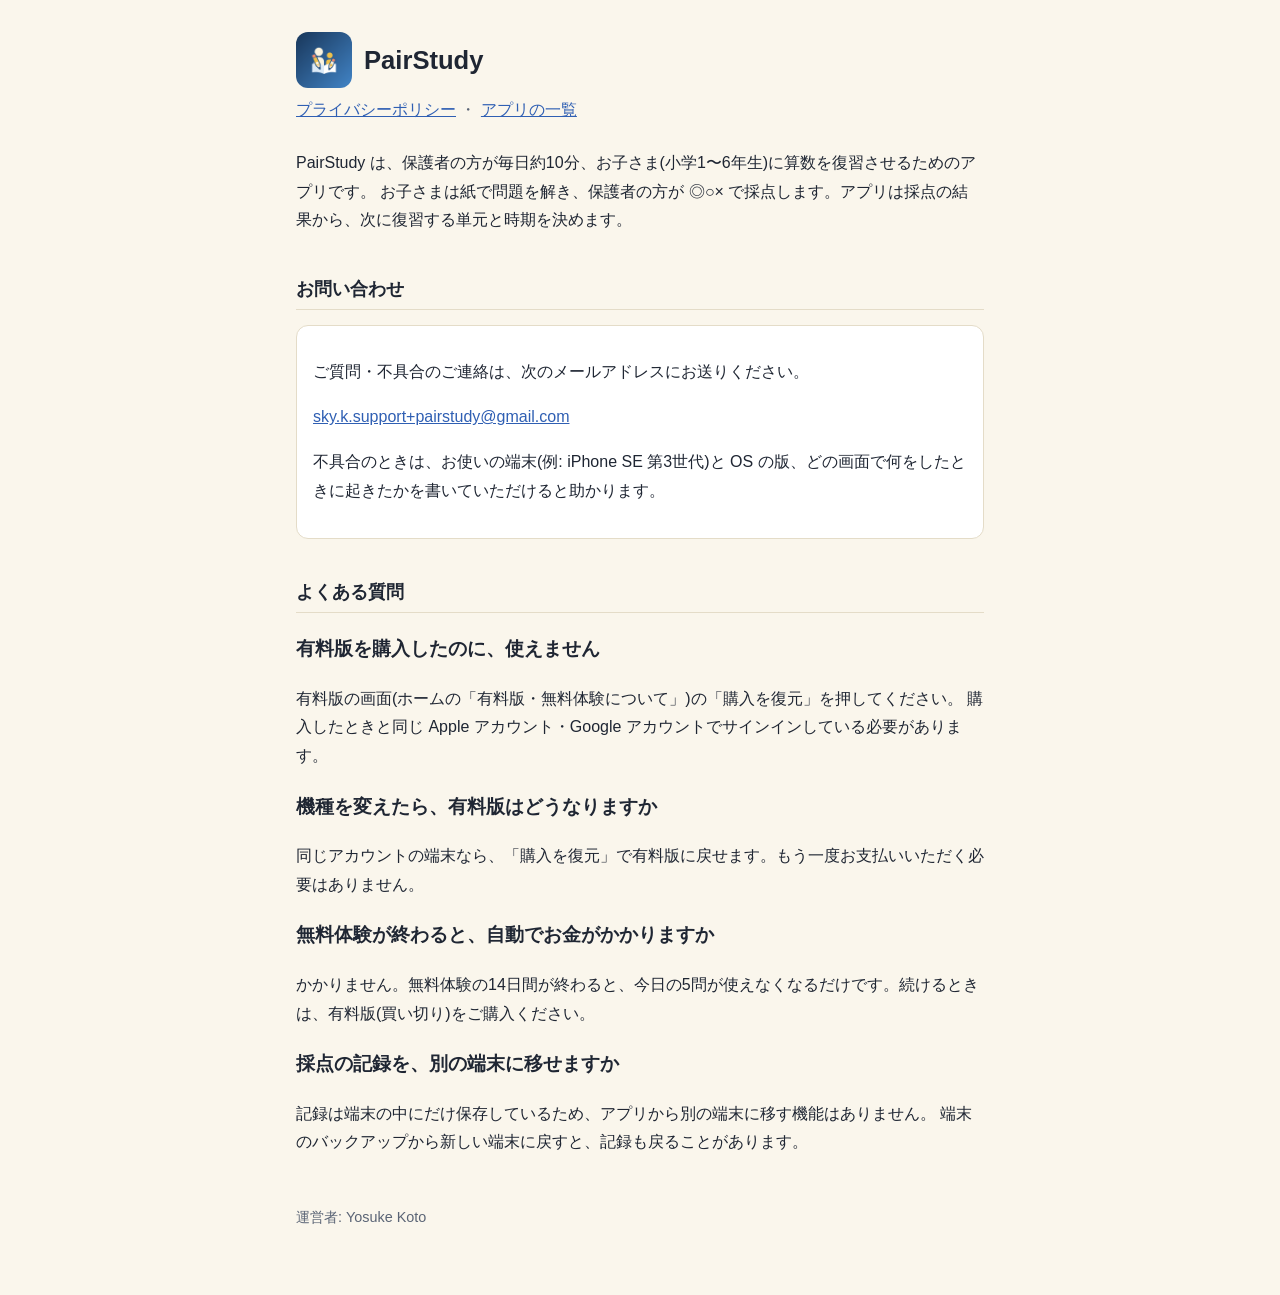
==== pairstudy/index.html @ 608a2f1b "PairStudy のサポートとプライバシーポリシーを公開する" ====
<!doctype html>
<html lang="ja">
<head>
<meta charset="utf-8">
<meta name="viewport" content="width=device-width, initial-scale=1">
<title>PairStudy サポート</title>
<link rel="stylesheet" href="../style.css">
</head>
<body>
<main>
<header>
  <img src="icon.png" alt="">
  <h1>PairStudy</h1>
</header>
<nav><a href="privacy.html">プライバシーポリシー</a> ・ <a href="../">アプリの一覧</a></nav>

<p>PairStudy は、保護者の方が毎日約10分、お子さま(小学1〜6年生)に算数を復習させるためのアプリです。
お子さまは紙で問題を解き、保護者の方が ◎○× で採点します。アプリは採点の結果から、次に復習する単元と時期を決めます。</p>

<h2>お問い合わせ</h2>
<div class="card">
  <p>ご質問・不具合のご連絡は、次のメールアドレスにお送りください。</p>
  <p><a href="mailto:sky.k.support+pairstudy@gmail.com">sky.k.support+pairstudy@gmail.com</a></p>
  <p>不具合のときは、お使いの端末(例: iPhone SE 第3世代)と OS の版、どの画面で何をしたときに起きたかを書いていただけると助かります。</p>
</div>

<h2>よくある質問</h2>

<h3>有料版を購入したのに、使えません</h3>
<p>有料版の画面(ホームの「有料版・無料体験について」)の「購入を復元」を押してください。
購入したときと同じ Apple アカウント・Google アカウントでサインインしている必要があります。</p>

<h3>機種を変えたら、有料版はどうなりますか</h3>
<p>同じアカウントの端末なら、「購入を復元」で有料版に戻せます。もう一度お支払いいただく必要はありません。</p>

<h3>無料体験が終わると、自動でお金がかかりますか</h3>
<p>かかりません。無料体験の14日間が終わると、今日の5問が使えなくなるだけです。続けるときは、有料版(買い切り)をご購入ください。</p>

<h3>採点の記録を、別の端末に移せますか</h3>
<p>記録は端末の中にだけ保存しているため、アプリから別の端末に移す機能はありません。
端末のバックアップから新しい端末に戻すと、記録も戻ることがあります。</p>

<footer>運営者: Yosuke Koto</footer>
</main>
</body>
</html>
---- style.css ----
:root {
  --bg: #faf6ec;
  --surface: #ffffff;
  --text: #1f2633;
  --muted: #5a6475;
  --primary: #2f5fb3;
  --border: #e4dcc8;
}
@media (prefers-color-scheme: dark) {
  :root {
    --bg: #14171d;
    --surface: #1e232c;
    --text: #e8e6e1;
    --muted: #a6adb9;
    --primary: #8fb2f0;
    --border: #2f3542;
  }
}
* { box-sizing: border-box; }
body {
  margin: 0;
  background: var(--bg);
  color: var(--text);
  font-family: -apple-system, BlinkMacSystemFont, "Hiragino Sans", "Noto Sans JP", sans-serif;
  line-height: 1.8;
}
main { max-width: 720px; margin: 0 auto; padding: 32px 16px 64px; }
header { display: flex; align-items: center; gap: 12px; margin-bottom: 8px; }
header img { width: 56px; height: 56px; border-radius: 12px; }
h1 { font-size: 1.6rem; margin: 0; }
h2 { font-size: 1.15rem; margin-top: 2em; border-bottom: 1px solid var(--border); padding-bottom: 4px; }
a { color: var(--primary); }
nav { margin: 8px 0 24px; color: var(--muted); }
.card { background: var(--surface); border: 1px solid var(--border); border-radius: 12px; padding: 16px; }
footer { margin-top: 48px; color: var(--muted); font-size: 0.9rem; }
.apps { list-style: none; padding: 0; }
.apps li { display: flex; gap: 12px; align-items: center; margin-bottom: 12px; }
.apps img { width: 48px; height: 48px; border-radius: 10px; }
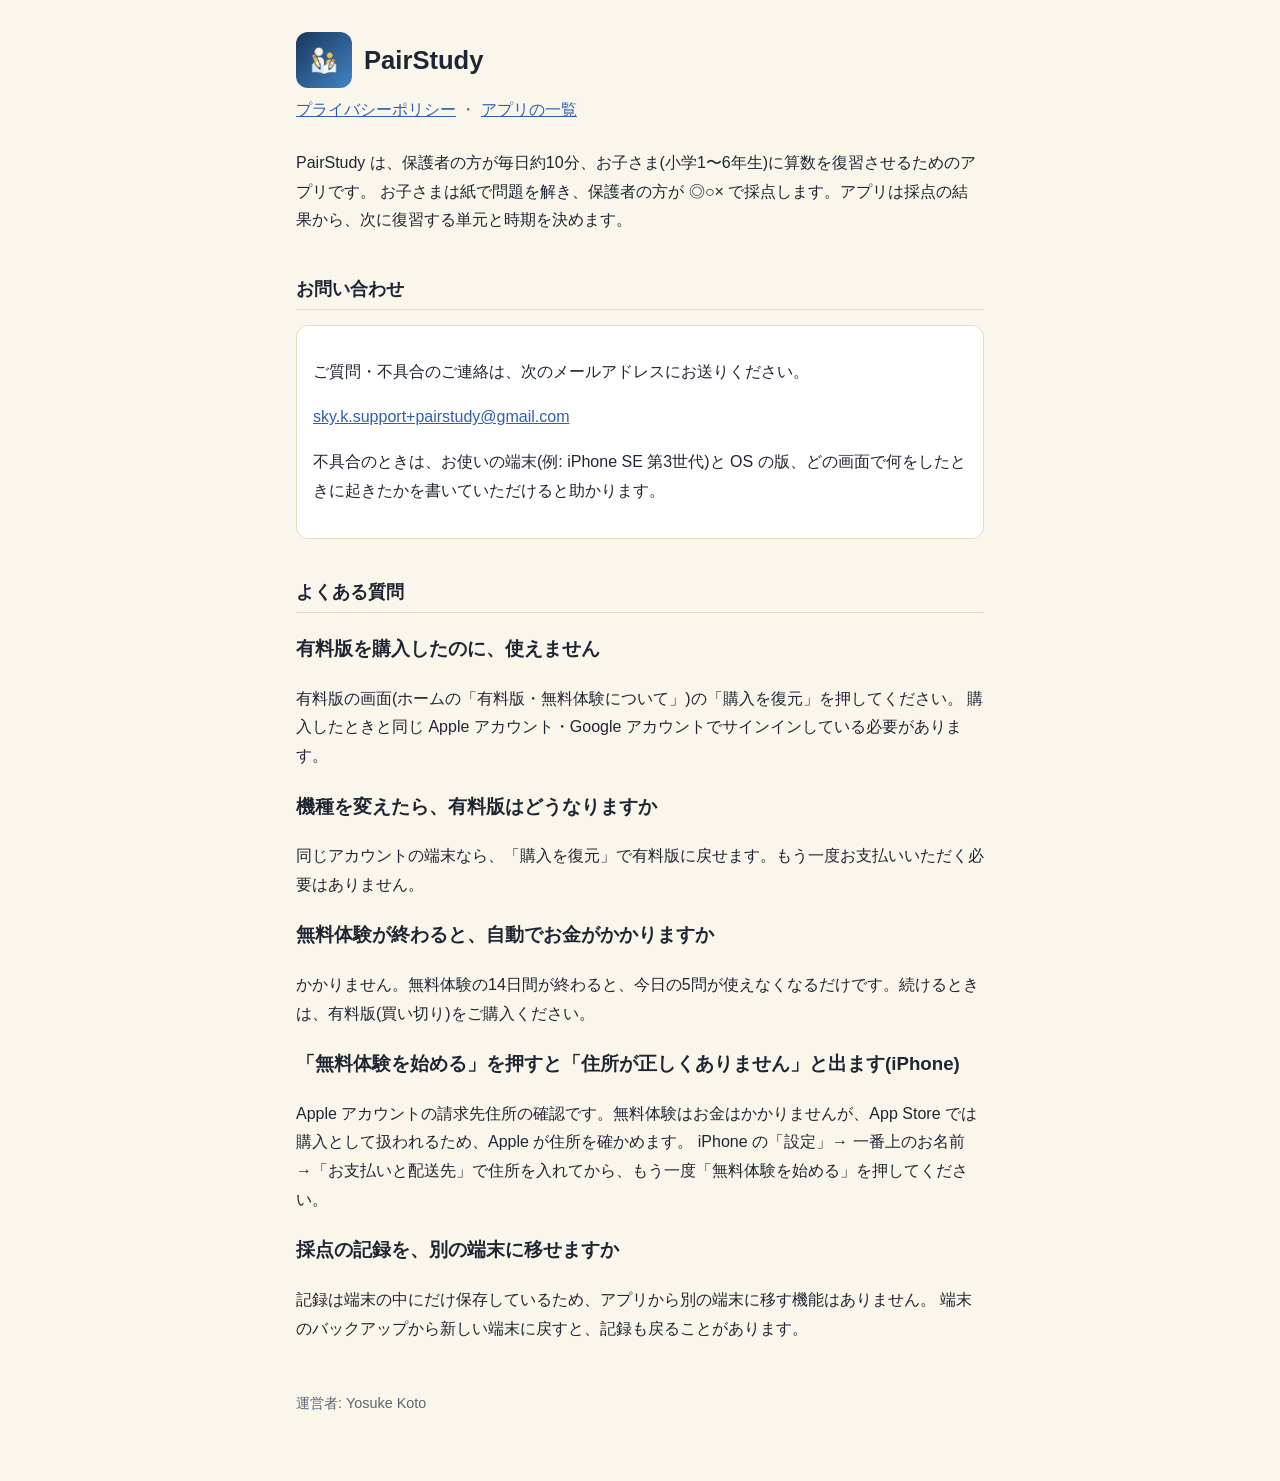
==== commit e538a602: "PairStudy のよくある質問に、無料体験で「住所が正しくありません」と出たときの直し方を足す Co-Authored-By: Claude Opus 5.5 <noreply@anthropic" ====
--- a/pairstudy/index.html
+++ b/pairstudy/index.html
@@ -36,6 +36,10 @@
 <h3>無料体験が終わると、自動でお金がかかりますか</h3>
 <p>かかりません。無料体験の14日間が終わると、今日の5問が使えなくなるだけです。続けるときは、有料版(買い切り)をご購入ください。</p>
 
+<h3>「無料体験を始める」を押すと「住所が正しくありません」と出ます(iPhone)</h3>
+<p>Apple アカウントの請求先住所の確認です。無料体験はお金はかかりませんが、App Store では購入として扱われるため、Apple が住所を確かめます。
+iPhone の「設定」→ 一番上のお名前 →「お支払いと配送先」で住所を入れてから、もう一度「無料体験を始める」を押してください。</p>
+
 <h3>採点の記録を、別の端末に移せますか</h3>
 <p>記録は端末の中にだけ保存しているため、アプリから別の端末に移す機能はありません。
 端末のバックアップから新しい端末に戻すと、記録も戻ることがあります。</p>
